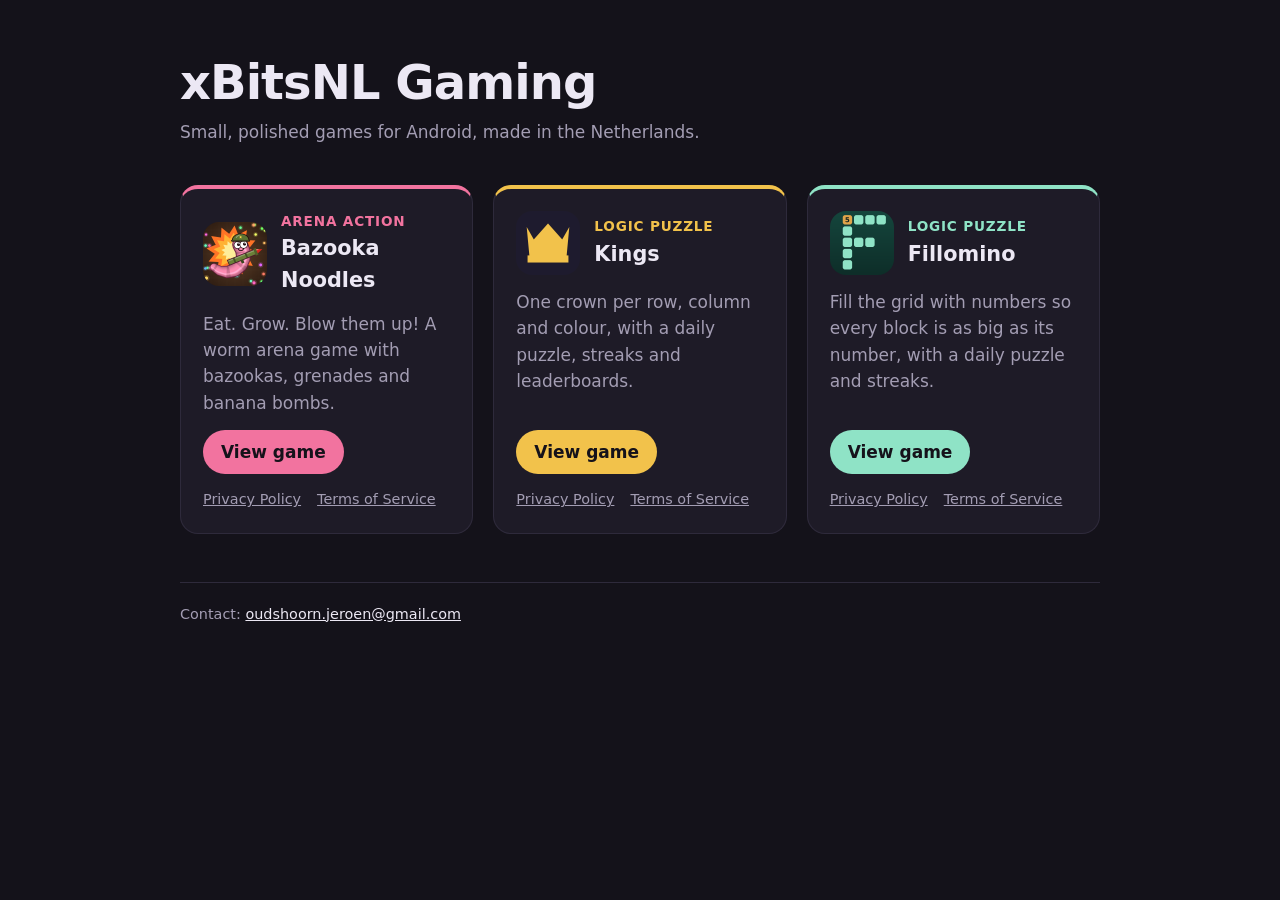
==== index.html @ d085eedb "xBitsNL Gaming site: studio page with Bazooka Noodles, Kings and Fillomino Co-Authored-By: Claude Op" ====
<!doctype html>
<html lang="en">
<head>
<meta charset="utf-8">
<meta name="viewport" content="width=device-width, initial-scale=1">
<title>xBitsNL Gaming — small games for Android</title>
<meta name="description" content="xBitsNL Gaming makes small, polished games for Android: Bazooka Noodles, Kings and Fillomino.">
<meta property="og:title" content="xBitsNL Gaming">
<meta property="og:description" content="Small, polished games for Android: Bazooka Noodles, Kings and Fillomino.">
<meta property="og:type" content="website">
<link rel="icon" href="bazooka-noodles/assets/icon.png">
<style>
  :root {
    --bg: #14121a;
    --card: #1e1b27;
    --line: #2e2a3b;
    --ink: #ece8f4;
    --muted: #a39db3;
  }
  * { box-sizing: border-box; }
  body {
    margin: 0;
    background: var(--bg);
    color: var(--ink);
    font: 17px/1.55 system-ui, -apple-system, "Segoe UI", Roboto, sans-serif;
  }
  main { max-width: 960px; margin: 0 auto; padding: 56px 20px 40px; }
  header { margin-bottom: 40px; }
  h1 { font-size: clamp(2rem, 6vw, 3rem); line-height: 1.1; margin: 0 0 10px; letter-spacing: -0.02em; }
  header p { color: var(--muted); margin: 0; max-width: 34em; }
  .games { display: grid; grid-template-columns: repeat(auto-fit, minmax(260px, 1fr)); gap: 20px; }
  .game {
    display: flex; flex-direction: column; gap: 14px;
    background: var(--card); border: 1px solid var(--line); border-top: 4px solid var(--accent);
    border-radius: 18px; padding: 22px;
  }
  .game .top { display: flex; align-items: center; gap: 14px; }
  .game img { width: 64px; height: 64px; border-radius: 16px; flex: none; }
  .game h2 { margin: 0; font-size: 1.3rem; }
  .game .kind { color: var(--accent); font-size: 0.85rem; font-weight: 600; text-transform: uppercase; letter-spacing: 0.06em; }
  .game p { margin: 0; color: var(--muted); flex: 1; }
  .game .links { display: flex; flex-wrap: wrap; gap: 8px 16px; font-size: 0.9rem; }
  .game .links a { color: var(--muted); }
  .game a.more {
    display: inline-block; align-self: flex-start; padding: 9px 18px; border-radius: 999px;
    background: var(--accent); color: #15121a; font-weight: 700; text-decoration: none;
  }
  .game a.more:hover, .game a.more:focus-visible { filter: brightness(1.1); }
  footer { margin-top: 48px; padding-top: 20px; border-top: 1px solid var(--line); color: var(--muted); font-size: 0.9rem; }
  footer a { color: var(--ink); }
</style>
</head>
<body>
<main>
  <header>
    <h1>xBitsNL Gaming</h1>
    <p>Small, polished games for Android, made in the Netherlands.</p>
  </header>

  <section class="games" aria-label="Games">
    <article class="game" style="--accent: #f2739f">
      <div class="top">
        <img src="bazooka-noodles/assets/icon.png" width="64" height="64" alt="">
        <div><div class="kind">Arena action</div><h2>Bazooka Noodles</h2></div>
      </div>
      <p>Eat. Grow. Blow them up! A worm arena game with bazookas, grenades and banana bombs.</p>
      <a class="more" href="bazooka-noodles/">View game</a>
      <div class="links">
        <a href="bazooka-noodles/privacy-policy.html">Privacy Policy</a>
        <a href="bazooka-noodles/terms-of-service.html">Terms of Service</a>
      </div>
    </article>

    <article class="game" style="--accent: #f2c24b">
      <div class="top">
        <img src="kings/assets/icon.png" width="64" height="64" alt="">
        <div><div class="kind">Logic puzzle</div><h2>Kings</h2></div>
      </div>
      <p>One crown per row, column and colour, with a daily puzzle, streaks and leaderboards.</p>
      <a class="more" href="kings/">View game</a>
      <div class="links">
        <a href="kings/privacy-policy.html">Privacy Policy</a>
        <a href="kings/terms-of-service.html">Terms of Service</a>
      </div>
    </article>

    <article class="game" style="--accent: #8fe3c6">
      <div class="top">
        <img src="fillomino/assets/icon.png" width="64" height="64" alt="">
        <div><div class="kind">Logic puzzle</div><h2>Fillomino</h2></div>
      </div>
      <p>Fill the grid with numbers so every block is as big as its number, with a daily puzzle and streaks.</p>
      <a class="more" href="fillomino/">View game</a>
      <div class="links">
        <a href="fillomino/privacy-policy.html">Privacy Policy</a>
        <a href="fillomino/terms-of-service.html">Terms of Service</a>
      </div>
    </article>
  </section>

  <footer>
    Contact: <a href="mailto:oudshoorn.jeroen@gmail.com">oudshoorn.jeroen@gmail.com</a>
  </footer>
</main>
</body>
</html>
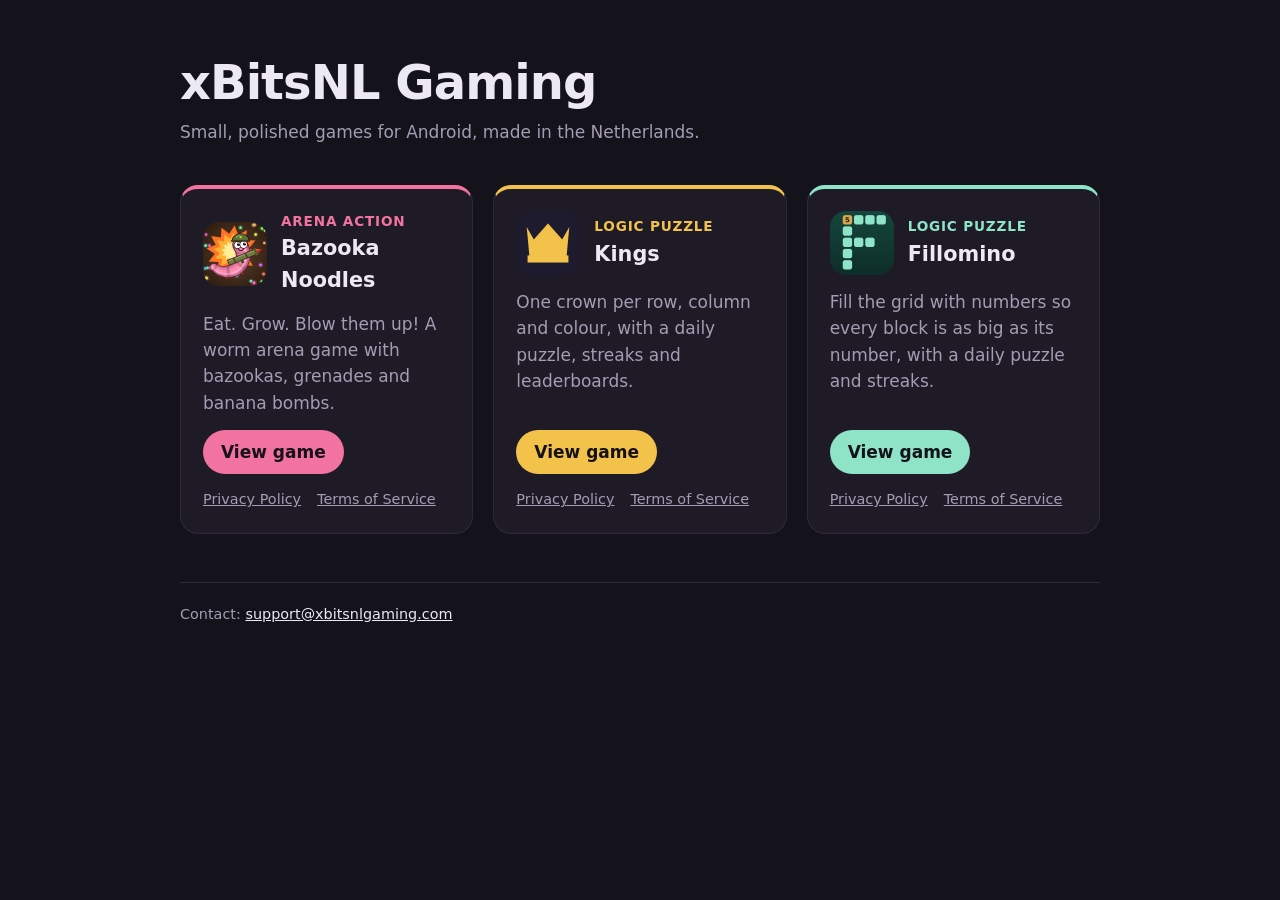
==== commit 80cb1c74: "Contactadres wordt support@xbitsnlgaming.com Doorgestuurd naar de eigen Gmail via Cloudflare Email R" ====
--- a/index.html
+++ b/index.html
@@ -99,7 +99,7 @@
   </section>
 
   <footer>
-    Contact: <a href="mailto:oudshoorn.jeroen@gmail.com">oudshoorn.jeroen@gmail.com</a>
+    Contact: <a href="mailto:support@xbitsnlgaming.com">support@xbitsnlgaming.com</a>
   </footer>
 </main>
 </body>
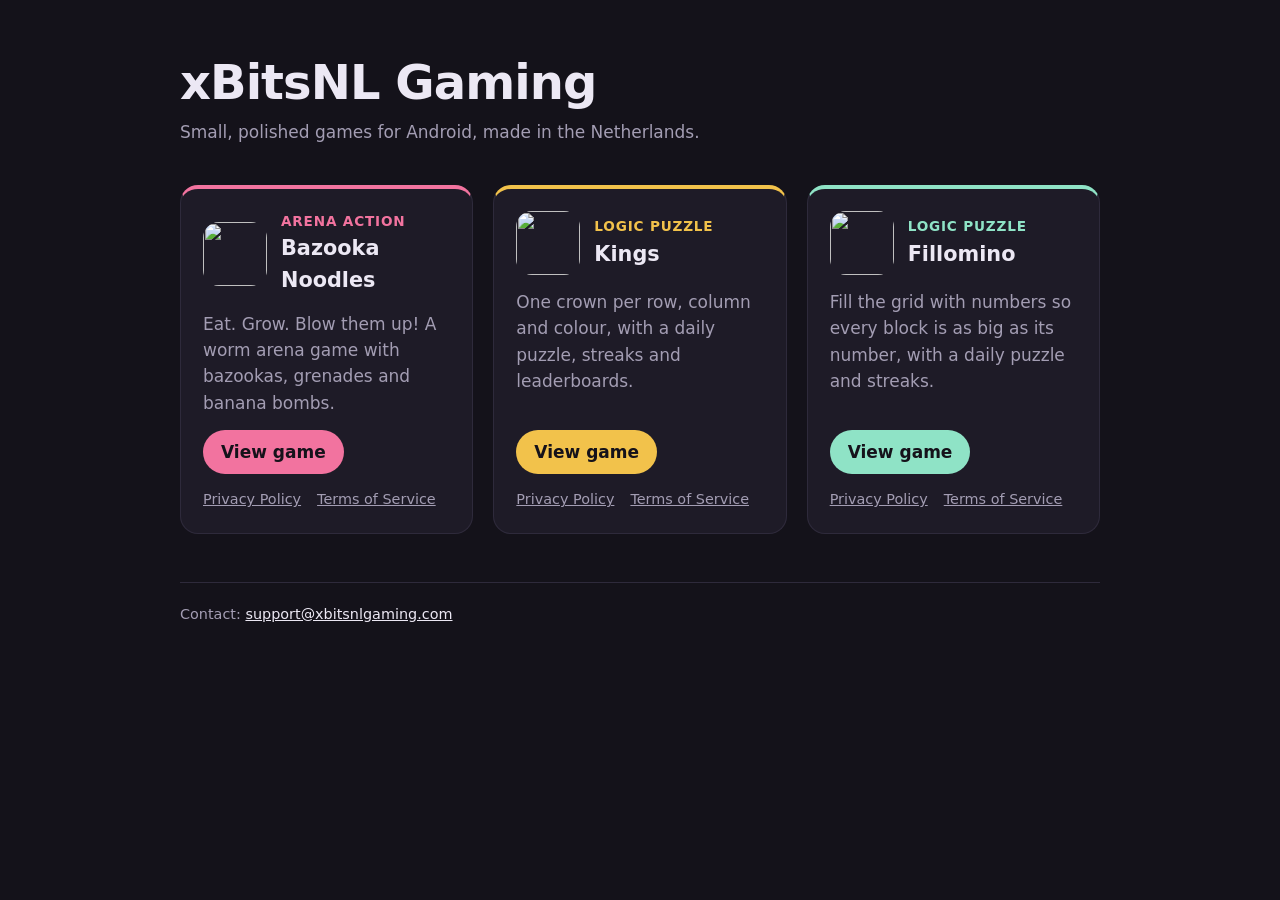
==== commit eb842f41: "Games op eigen subdomeinen; oude paden sturen door Co-Authored-By: Claude Opus 5.5 <noreply@anthropi" ====
--- a/index.html
+++ b/index.html
@@ -8,7 +8,7 @@
 <meta property="og:title" content="xBitsNL Gaming">
 <meta property="og:description" content="Small, polished games for Android: Bazooka Noodles, Kings and Fillomino.">
 <meta property="og:type" content="website">
-<link rel="icon" href="bazooka-noodles/assets/icon.png">
+<link rel="icon" href="https://bazooka-noodles.xbitsnlgaming.com/assets/icon.png">
 <style>
   :root {
     --bg: #14121a;
@@ -60,40 +60,40 @@
   <section class="games" aria-label="Games">
     <article class="game" style="--accent: #f2739f">
       <div class="top">
-        <img src="bazooka-noodles/assets/icon.png" width="64" height="64" alt="">
+        <img src="https://bazooka-noodles.xbitsnlgaming.com/assets/icon.png" width="64" height="64" alt="">
         <div><div class="kind">Arena action</div><h2>Bazooka Noodles</h2></div>
       </div>
       <p>Eat. Grow. Blow them up! A worm arena game with bazookas, grenades and banana bombs.</p>
-      <a class="more" href="bazooka-noodles/">View game</a>
+      <a class="more" href="https://bazooka-noodles.xbitsnlgaming.com/">View game</a>
       <div class="links">
-        <a href="bazooka-noodles/privacy-policy.html">Privacy Policy</a>
-        <a href="bazooka-noodles/terms-of-service.html">Terms of Service</a>
+        <a href="https://bazooka-noodles.xbitsnlgaming.com/privacy-policy.html">Privacy Policy</a>
+        <a href="https://bazooka-noodles.xbitsnlgaming.com/terms-of-service.html">Terms of Service</a>
       </div>
     </article>
 
     <article class="game" style="--accent: #f2c24b">
       <div class="top">
-        <img src="kings/assets/icon.png" width="64" height="64" alt="">
+        <img src="https://kings.xbitsnlgaming.com/assets/icon.png" width="64" height="64" alt="">
         <div><div class="kind">Logic puzzle</div><h2>Kings</h2></div>
       </div>
       <p>One crown per row, column and colour, with a daily puzzle, streaks and leaderboards.</p>
-      <a class="more" href="kings/">View game</a>
+      <a class="more" href="https://kings.xbitsnlgaming.com/">View game</a>
       <div class="links">
-        <a href="kings/privacy-policy.html">Privacy Policy</a>
-        <a href="kings/terms-of-service.html">Terms of Service</a>
+        <a href="https://kings.xbitsnlgaming.com/privacy-policy.html">Privacy Policy</a>
+        <a href="https://kings.xbitsnlgaming.com/terms-of-service.html">Terms of Service</a>
       </div>
     </article>
 
     <article class="game" style="--accent: #8fe3c6">
       <div class="top">
-        <img src="fillomino/assets/icon.png" width="64" height="64" alt="">
+        <img src="https://fillomino.xbitsnlgaming.com/assets/icon.png" width="64" height="64" alt="">
         <div><div class="kind">Logic puzzle</div><h2>Fillomino</h2></div>
       </div>
       <p>Fill the grid with numbers so every block is as big as its number, with a daily puzzle and streaks.</p>
-      <a class="more" href="fillomino/">View game</a>
+      <a class="more" href="https://fillomino.xbitsnlgaming.com/">View game</a>
       <div class="links">
-        <a href="fillomino/privacy-policy.html">Privacy Policy</a>
-        <a href="fillomino/terms-of-service.html">Terms of Service</a>
+        <a href="https://fillomino.xbitsnlgaming.com/privacy-policy.html">Privacy Policy</a>
+        <a href="https://fillomino.xbitsnlgaming.com/terms-of-service.html">Terms of Service</a>
       </div>
     </article>
   </section>
